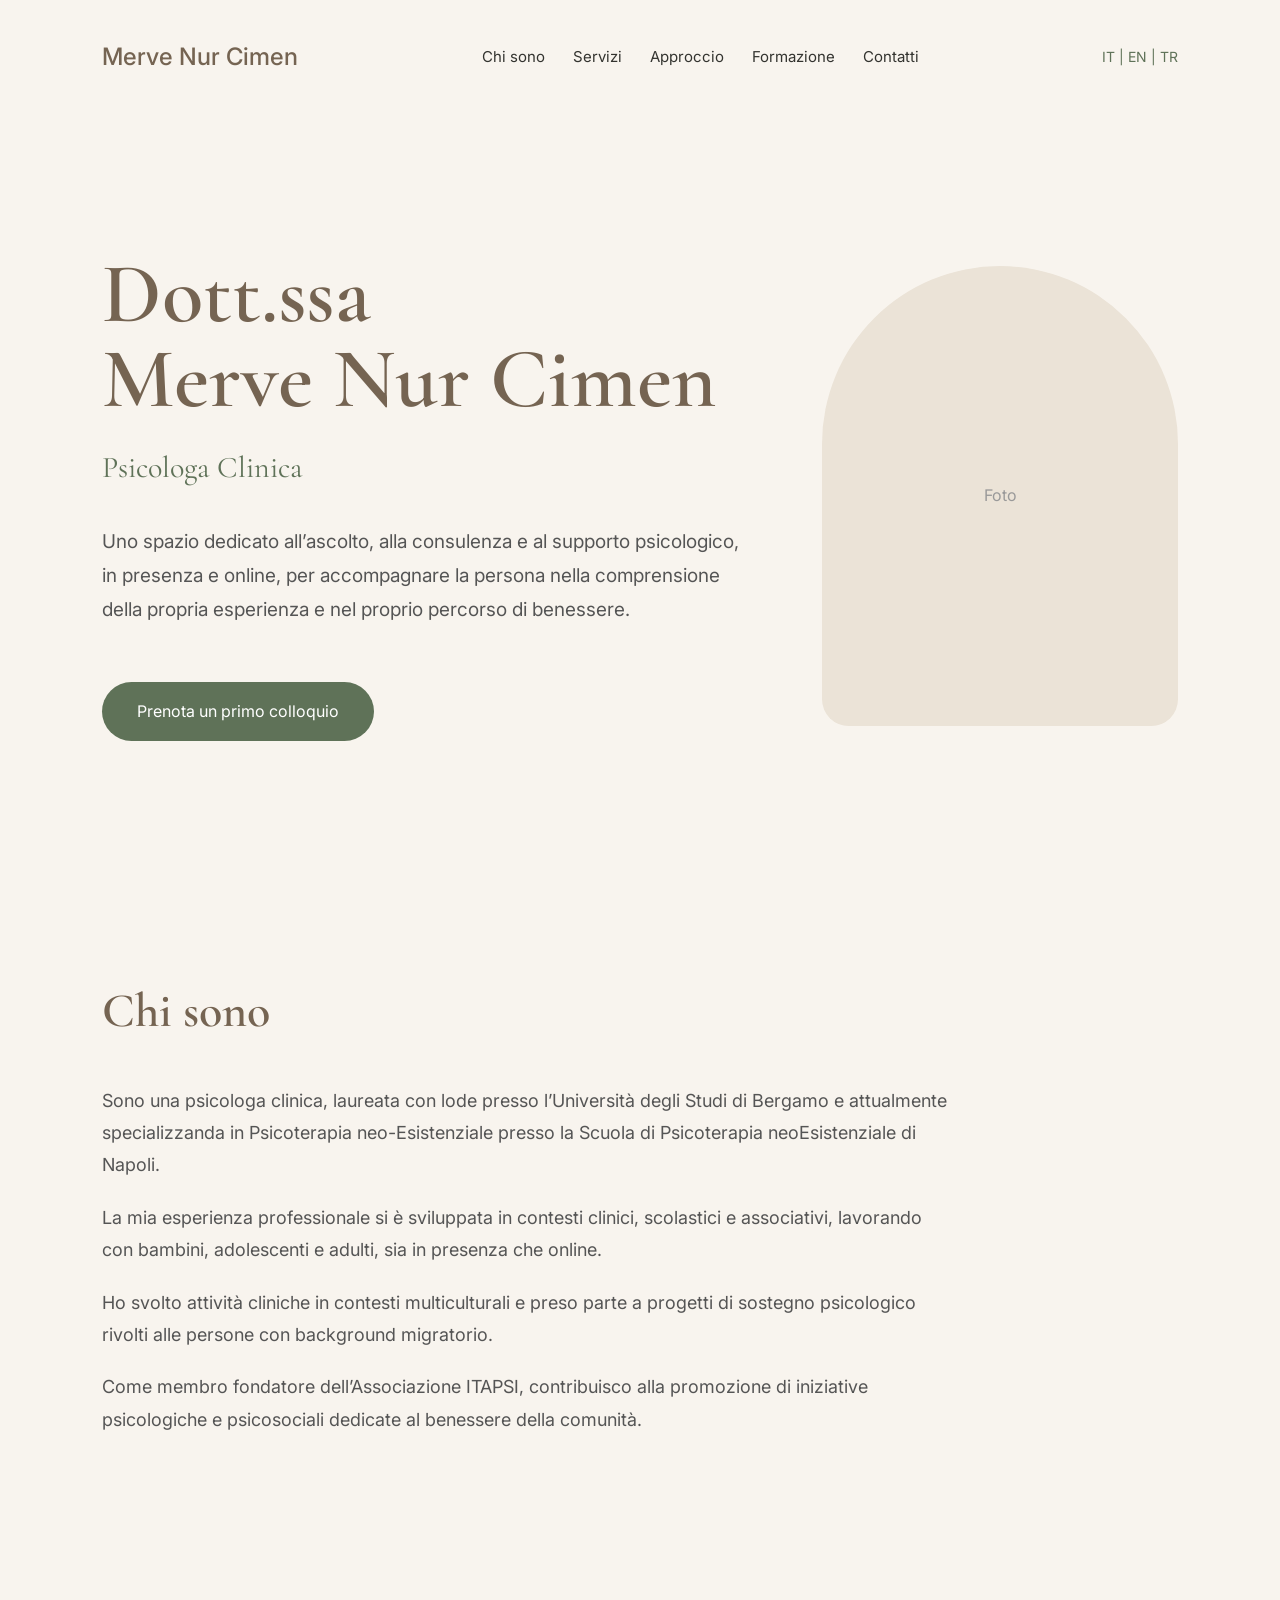
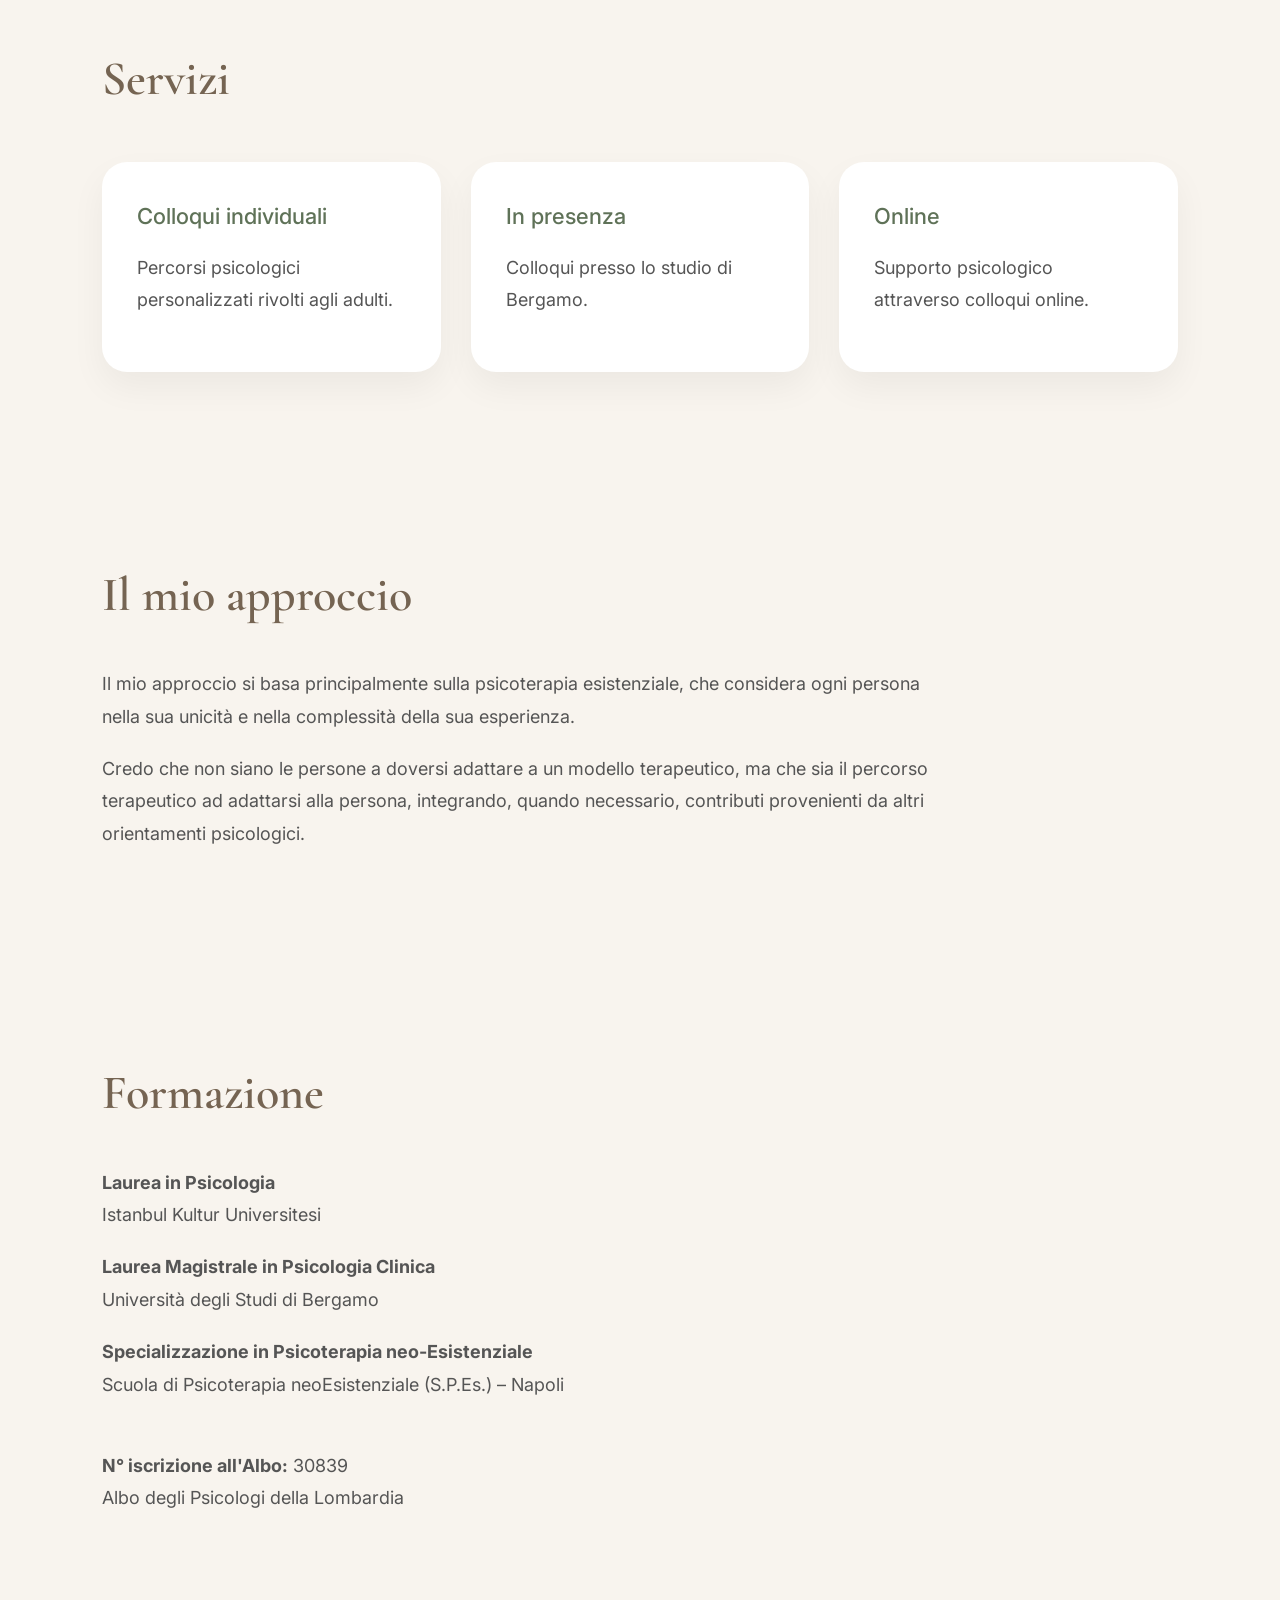
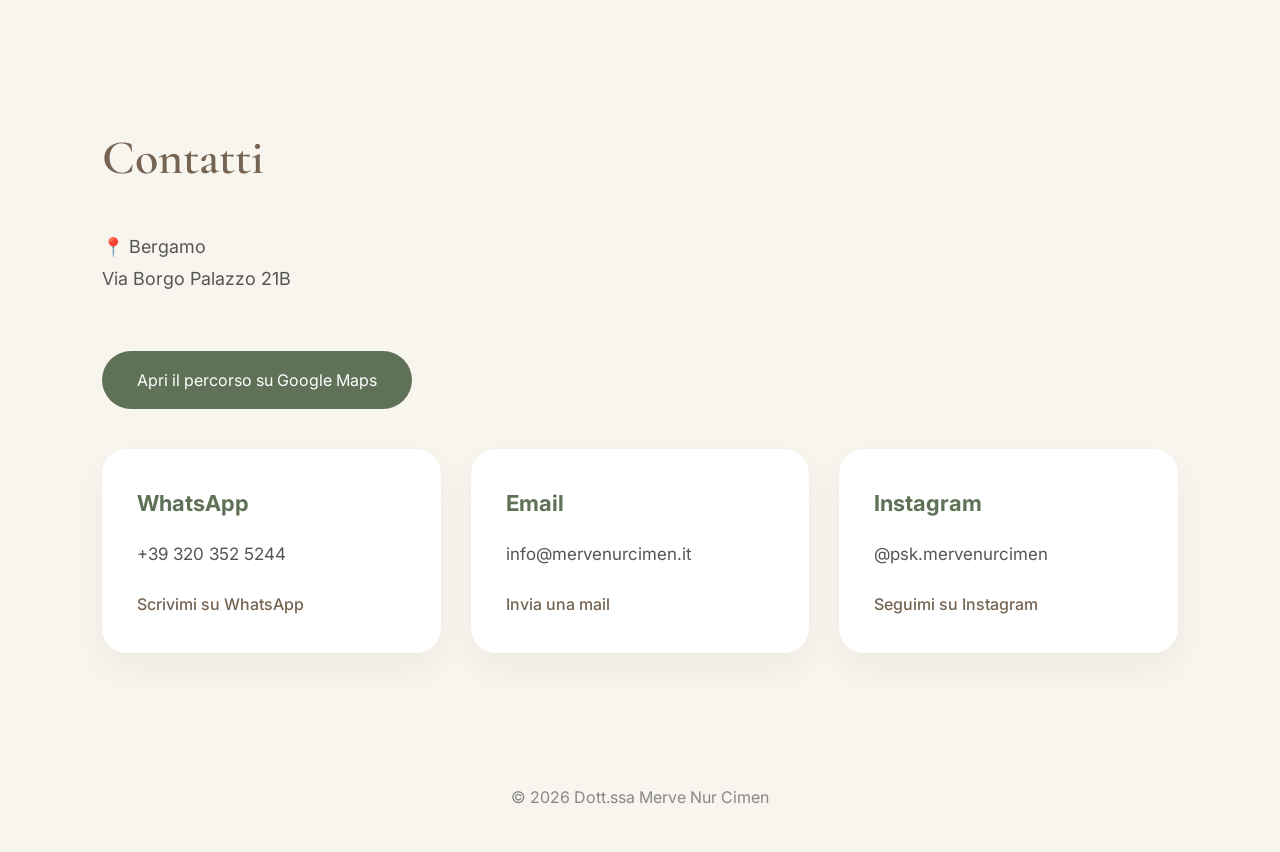
==== index.html @ dae2ccc0 "Update index.html" ====
<!DOCTYPE html>
<html lang="it">

<head>

<meta charset="UTF-8">
<meta name="viewport" content="width=device-width, initial-scale=1.0">

<title>Dott.ssa Merve Nur Cimen | Psicologa Clinica Bergamo</title>

<meta name="description" content="Dott.ssa Merve Nur Cimen, Psicologa Clinica a Bergamo. Colloqui psicologici in presenza e online.">

<link rel="preconnect" href="https://fonts.googleapis.com">
<link rel="preconnect" href="https://fonts.gstatic.com" crossorigin>

<link href="https://fonts.googleapis.com/css2?family=Cormorant+Garamond:wght@600&family=Inter:wght@300;400;500&display=swap" rel="stylesheet">

<link rel="stylesheet" href="style.css">

</head>


<body>


<header>

<nav>

<div class="logo">
Merve Nur Cimen
</div>


<div class="menu">

<a href="#about">Chi sono</a>
<a href="#services">Servizi</a>
<a href="#approach">Approccio</a>
<a href="#education">Formazione</a>
<a href="#contact">Contatti</a>

</div>


<div class="languages">
IT | EN | TR
</div>


</nav>

</header>





<section class="hero">


<div class="hero-text">


<h1>
Dott.ssa<br>
Merve Nur Cimen
</h1>


<h2>
Psicologa Clinica
</h2>


<p>
Uno spazio dedicato all’ascolto, alla consulenza e al supporto psicologico,
in presenza e online, per accompagnare la persona nella comprensione della
propria esperienza e nel proprio percorso di benessere.
</p>


<a href="#contact" class="button">
Prenota un primo colloquio
</a>


</div>



<div class="photo-placeholder">
Foto
</div>


</section>








<section id="about">


<h2>
Chi sono
</h2>


<p>
Sono una psicologa clinica, laureata con lode presso l’Università degli Studi
di Bergamo e attualmente specializzanda in Psicoterapia neo-Esistenziale
presso la Scuola di Psicoterapia neoEsistenziale di Napoli.
</p>


<p>
La mia esperienza professionale si è sviluppata in contesti clinici,
scolastici e associativi, lavorando con bambini, adolescenti e adulti,
sia in presenza che online.
</p>


<p>
Ho svolto attività cliniche in contesti multiculturali e preso parte a
progetti di sostegno psicologico rivolti alle persone con background migratorio.
</p>


<p>
Come membro fondatore dell’Associazione ITAPSI, contribuisco alla promozione
di iniziative psicologiche e psicosociali dedicate al benessere della comunità.
</p>


</section>








<section id="services">


<h2>
Servizi
</h2>


<div class="cards">


<div>
<h3>
Colloqui individuali
</h3>

<p>
Percorsi psicologici personalizzati rivolti agli adulti.
</p>

</div>


<div>

<h3>
In presenza
</h3>

<p>
Colloqui presso lo studio di Bergamo.
</p>

</div>


<div>

<h3>
Online
</h3>

<p>
Supporto psicologico attraverso colloqui online.
</p>

</div>


</div>


</section>









<section id="approach">


<h2>
Il mio approccio
</h2>


<p>
Il mio approccio si basa principalmente sulla psicoterapia esistenziale,
che considera ogni persona nella sua unicità e nella complessità della sua esperienza.
</p>


<p>
Credo che non siano le persone a doversi adattare a un modello terapeutico,
ma che sia il percorso terapeutico ad adattarsi alla persona, integrando,
quando necessario, contributi provenienti da altri orientamenti psicologici.
</p>


</section>








<section id="education">


<h2>
Formazione
</h2>


<p>
<strong>Laurea in Psicologia</strong><br>
Istanbul Kultur Universitesi
</p>


<p>
<strong>Laurea Magistrale in Psicologia Clinica</strong><br>
Università degli Studi di Bergamo
</p>


<p>
<strong>Specializzazione in Psicoterapia neo-Esistenziale</strong><br>
Scuola di Psicoterapia neoEsistenziale (S.P.Es.) – Napoli
</p>


<br>


<p>
<strong>N° iscrizione all'Albo:</strong> 30839<br>
Albo degli Psicologi della Lombardia
</p>


</section>








<section id="contact">


<h2>
Contatti
</h2>


<p>
📍 Bergamo<br>
Via Borgo Palazzo 21B
</p>
<a class="button" 
href="https://www.google.com/maps/search/?api=1&query=Via+Borgo+Palazzo+21B+Bergamo"
target="_blank">
Apri il percorso su Google Maps
</a>

<br>


<div class="contact-cards">


<div class="contact-card">

<h3>WhatsApp</h3>

<p>
+39 320 352 5244
</p>

<a href="https://wa.me/393203525244" target="_blank">
Scrivimi su WhatsApp
</a>

</div>



<div class="contact-card">

<h3>Email</h3>

<p>
info@mervenurcimen.it
</p>

<a href="mailto:info@mervenurcimen.it">
Invia una mail
</a>

</div>




<div class="contact-card">

<h3>Instagram</h3>

<p>
@psk.mervenurcimen
</p>

<a href="https://www.instagram.com/psk.mervenurcimen/" target="_blank">
Seguimi su Instagram
</a>

</div>


</div>


</section>








<footer>

<p>
© 2026 Dott.ssa Merve Nur Cimen
</p>

</footer>



</body>

</html>
---- style.css ----
* {
    margin: 0;
    padding: 0;
    box-sizing: border-box;
}


:root {

    --bg: #f8f4ee;
    --white: #ffffff;
    --green: #7d9275;
    --green-dark: #5f7258;
    --brown: #756452;
    --text: #33332f;
    --soft: #ebe3d7;

}


body {

    background: var(--bg);

    color: var(--text);

    font-family: "Inter", Arial, sans-serif;

    line-height: 1.8;

}



header {

    padding: 35px 8%;

}



nav {

    display: flex;

    justify-content: space-between;

    align-items: center;

}



.logo {

    font-size: 24px;

    color: var(--brown);

    font-weight: 500;

}



.menu {

    display: flex;

    gap: 28px;

}



.menu a {

    text-decoration: none;

    color: var(--text);

    font-size: 15px;

    transition: .3s;

}



.menu a:hover {

    color: var(--green-dark);

}



.languages {

    font-size: 14px;

    color: var(--green-dark);

}






/* HERO */


.hero {

    min-height: 85vh;

    padding: 50px 8%;

    display: flex;

    align-items: center;

    justify-content: space-between;

    gap: 70px;

}



.hero-text {

    max-width: 650px;

}



h1 {

    font-family: "Cormorant Garamond", serif;

    font-size: clamp(55px, 7vw, 85px);

    font-weight: 600;

    line-height: 1;

    color: var(--brown);

}



.hero h2 {

    margin-top: 20px;

    font-size: 30px;

    font-weight: 400;

    color: var(--green-dark);

}



.hero p {

    margin-top: 30px;

    font-size: 19px;

    color: #555;

}



.button {

    display: inline-block;

    margin-top: 35px;

    padding: 15px 35px;

    background: var(--green-dark);

    color: white;

    border-radius: 40px;

    text-decoration: none;

    transition: .3s;

}



.button:hover {

    background: var(--brown);

}





.photo-placeholder {


    width: 360px;

    height: 460px;


    background: var(--soft);


    border-radius: 200px 200px 30px 30px;


    display: flex;

    justify-content: center;

    align-items: center;


    color: #999;

}







/* SECTIONS */


section {

    padding: 90px 8%;

}



section h2 {


    font-family: "Cormorant Garamond", serif;


    font-size: 48px;


    font-weight: 600;


    color: var(--brown);


    margin-bottom: 30px;


}



section p {

    max-width: 850px;

    font-size: 18px;

    color: #555;

    margin-bottom: 20px;

}







/* SERVICES */


.cards {


    display: grid;

    grid-template-columns: repeat(3,1fr);

    gap: 30px;

    margin-top: 40px;

}



.cards div {


    background: var(--white);


    padding: 35px;


    border-radius: 25px;


    box-shadow: 0 15px 35px rgba(0,0,0,0.05);


}



.cards h3 {


    color: var(--green-dark);

    margin-bottom: 15px;

    font-size: 22px;

    font-weight: 500;


}







footer {


    text-align:center;


    padding:40px;


    color:#888;


}







@media(max-width:900px){


nav {

    flex-direction: column;

    gap:20px;

}


.menu {

    flex-wrap:wrap;

    justify-content:center;

}


.hero {


    flex-direction:column;

    text-align:center;


}



.photo-placeholder {


    width:280px;

    height:360px;


}



.cards {


    grid-template-columns:1fr;


}


section {

    padding:60px 7%;

}



}
.contact-cards {

    display:grid;

    grid-template-columns:repeat(3,1fr);

    gap:30px;

    margin-top:40px;

}



.contact-card {

    background:white;

    padding:35px;

    border-radius:25px;

    box-shadow:0 15px 35px rgba(0,0,0,0.05);

}



.contact-card h3 {

    font-size:22px;

    color:var(--green-dark);

    margin-bottom:15px;

}



.contact-card p {

    font-size:17px;

    margin-bottom:20px;

}



.contact-card a {

    color:var(--brown);

    text-decoration:none;

    font-weight:500;

}



.contact-card a:hover {

    color:var(--green-dark);

}



@media(max-width:900px){

.contact-cards {

    grid-template-columns:1fr;

}

}
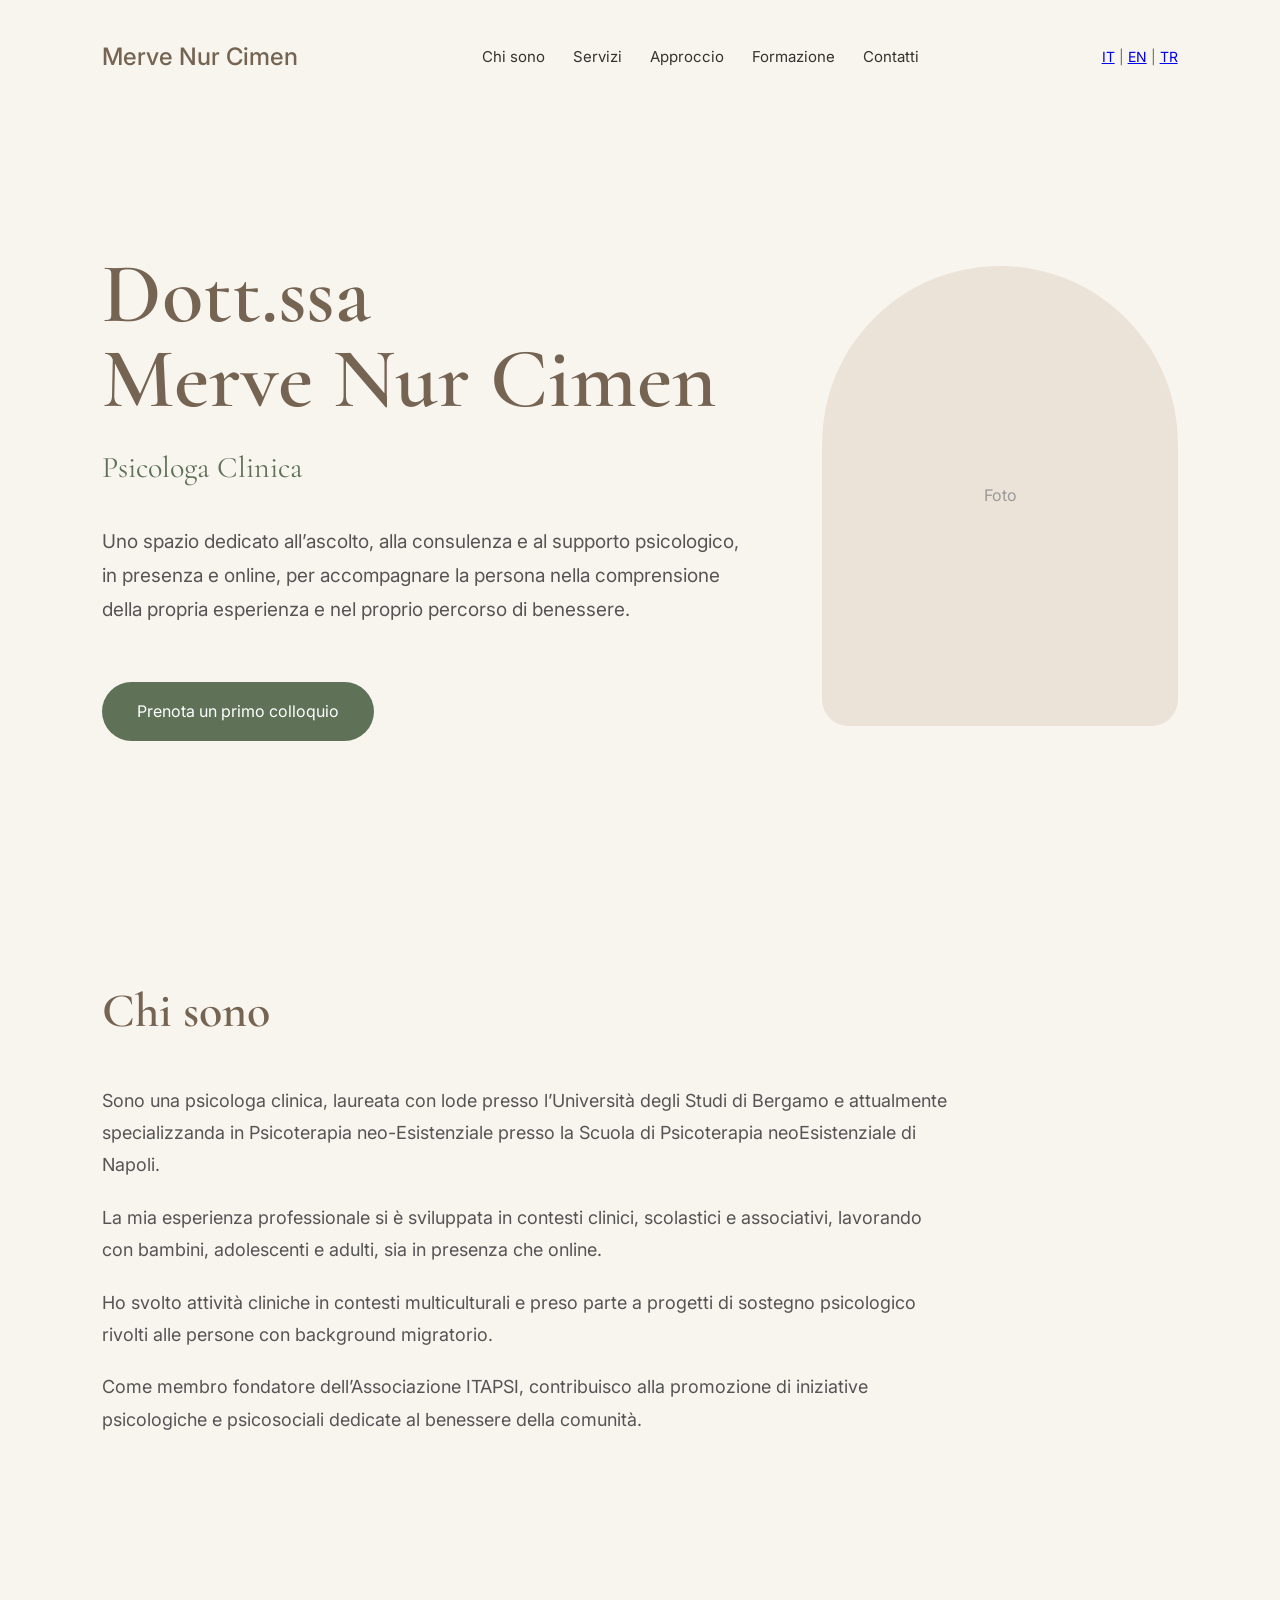
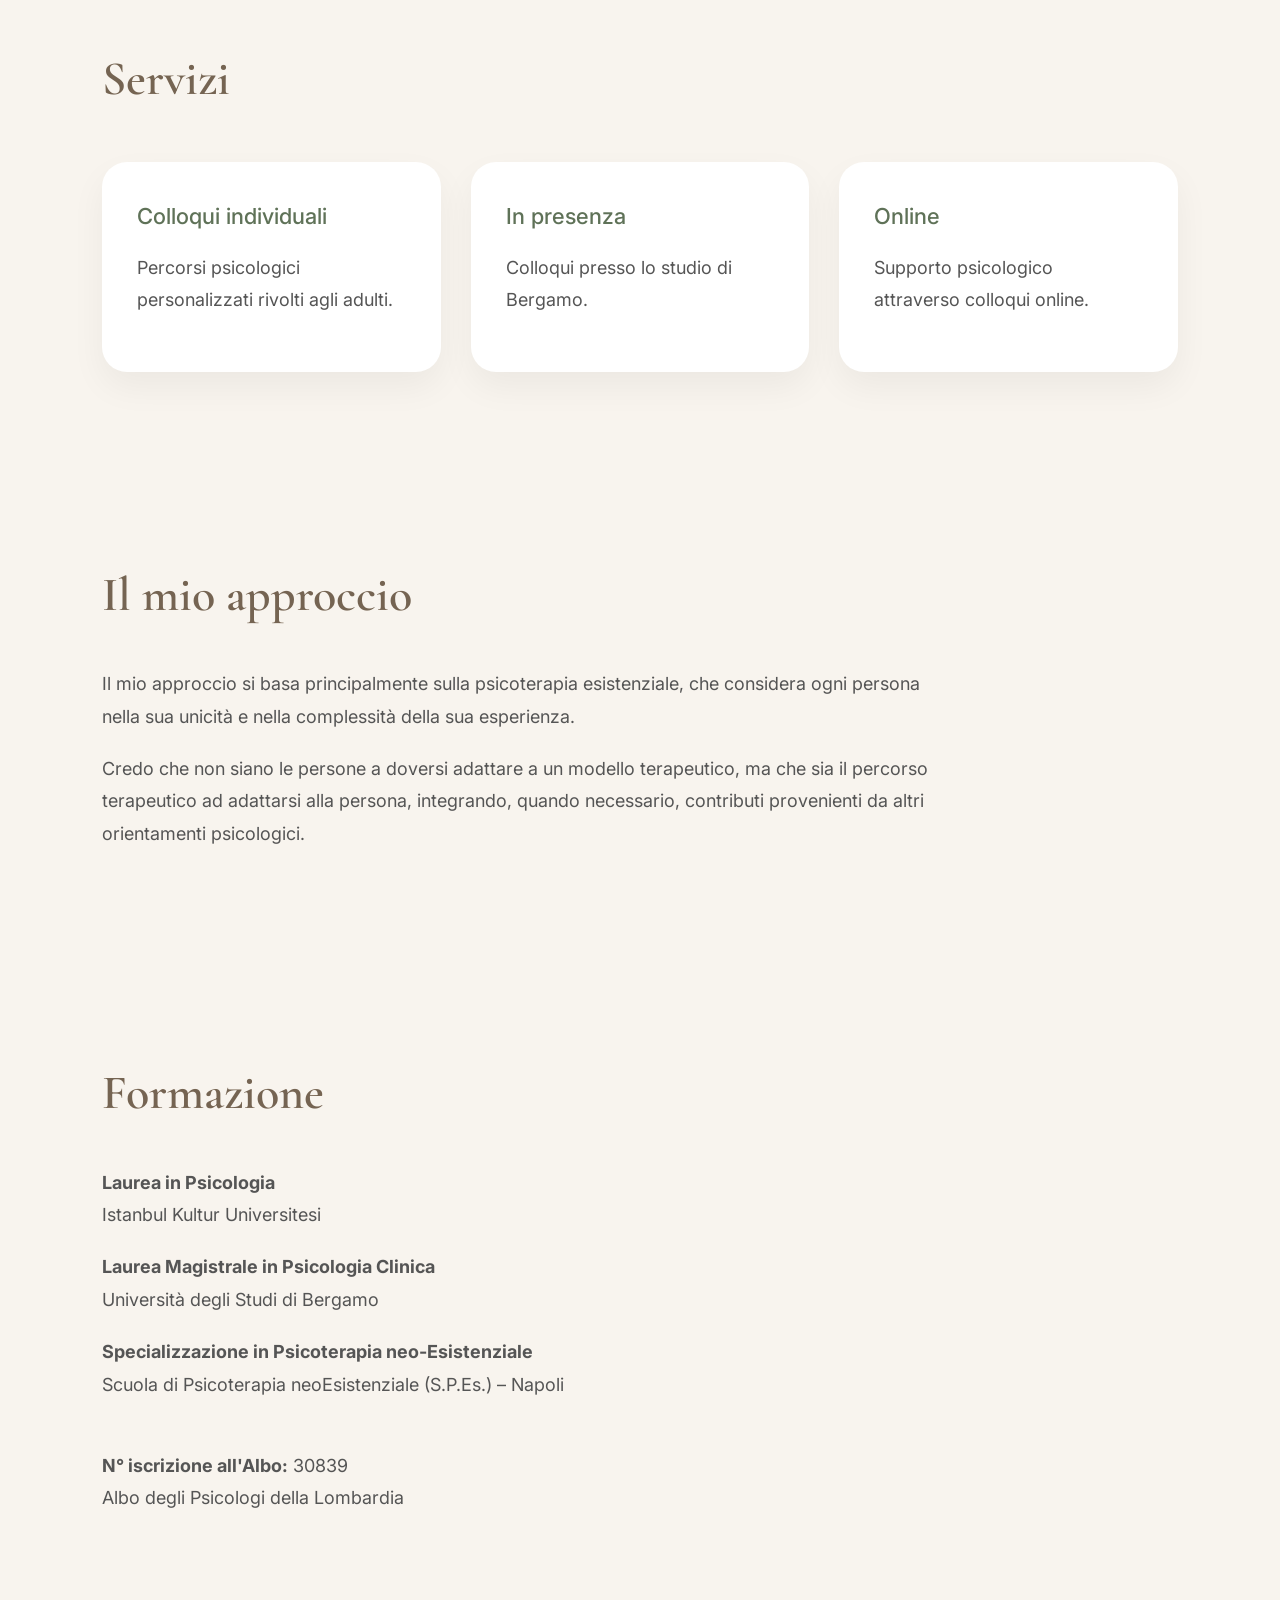
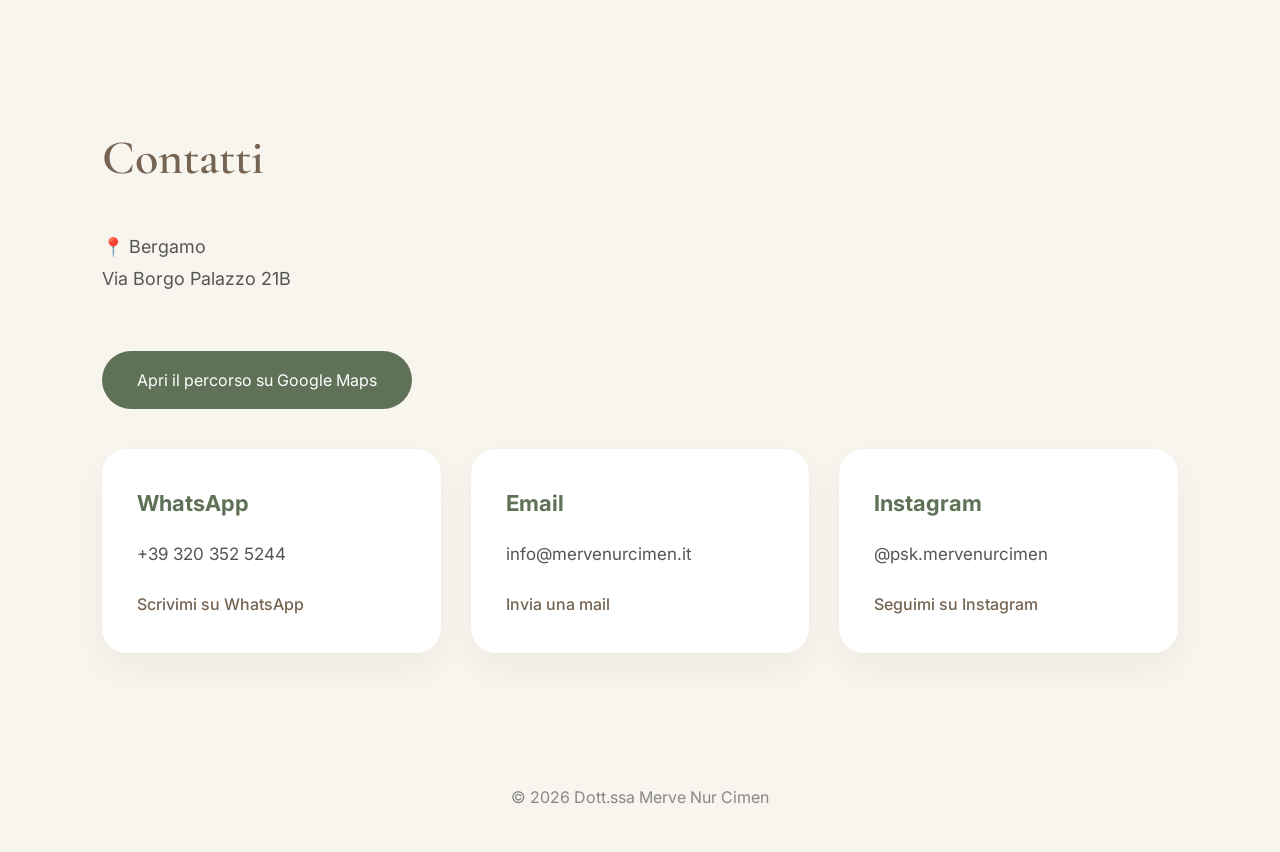
==== commit d3c17c6a: "Update index.html" ====
--- a/index.html
+++ b/index.html
@@ -44,7 +44,13 @@
 
 
 <div class="languages">
-IT | EN | TR
+
+<a href="index.html">IT</a> |
+
+<a href="en.html">EN</a> |
+
+<a href="tr.html">TR</a>
+
 </div>
 
 
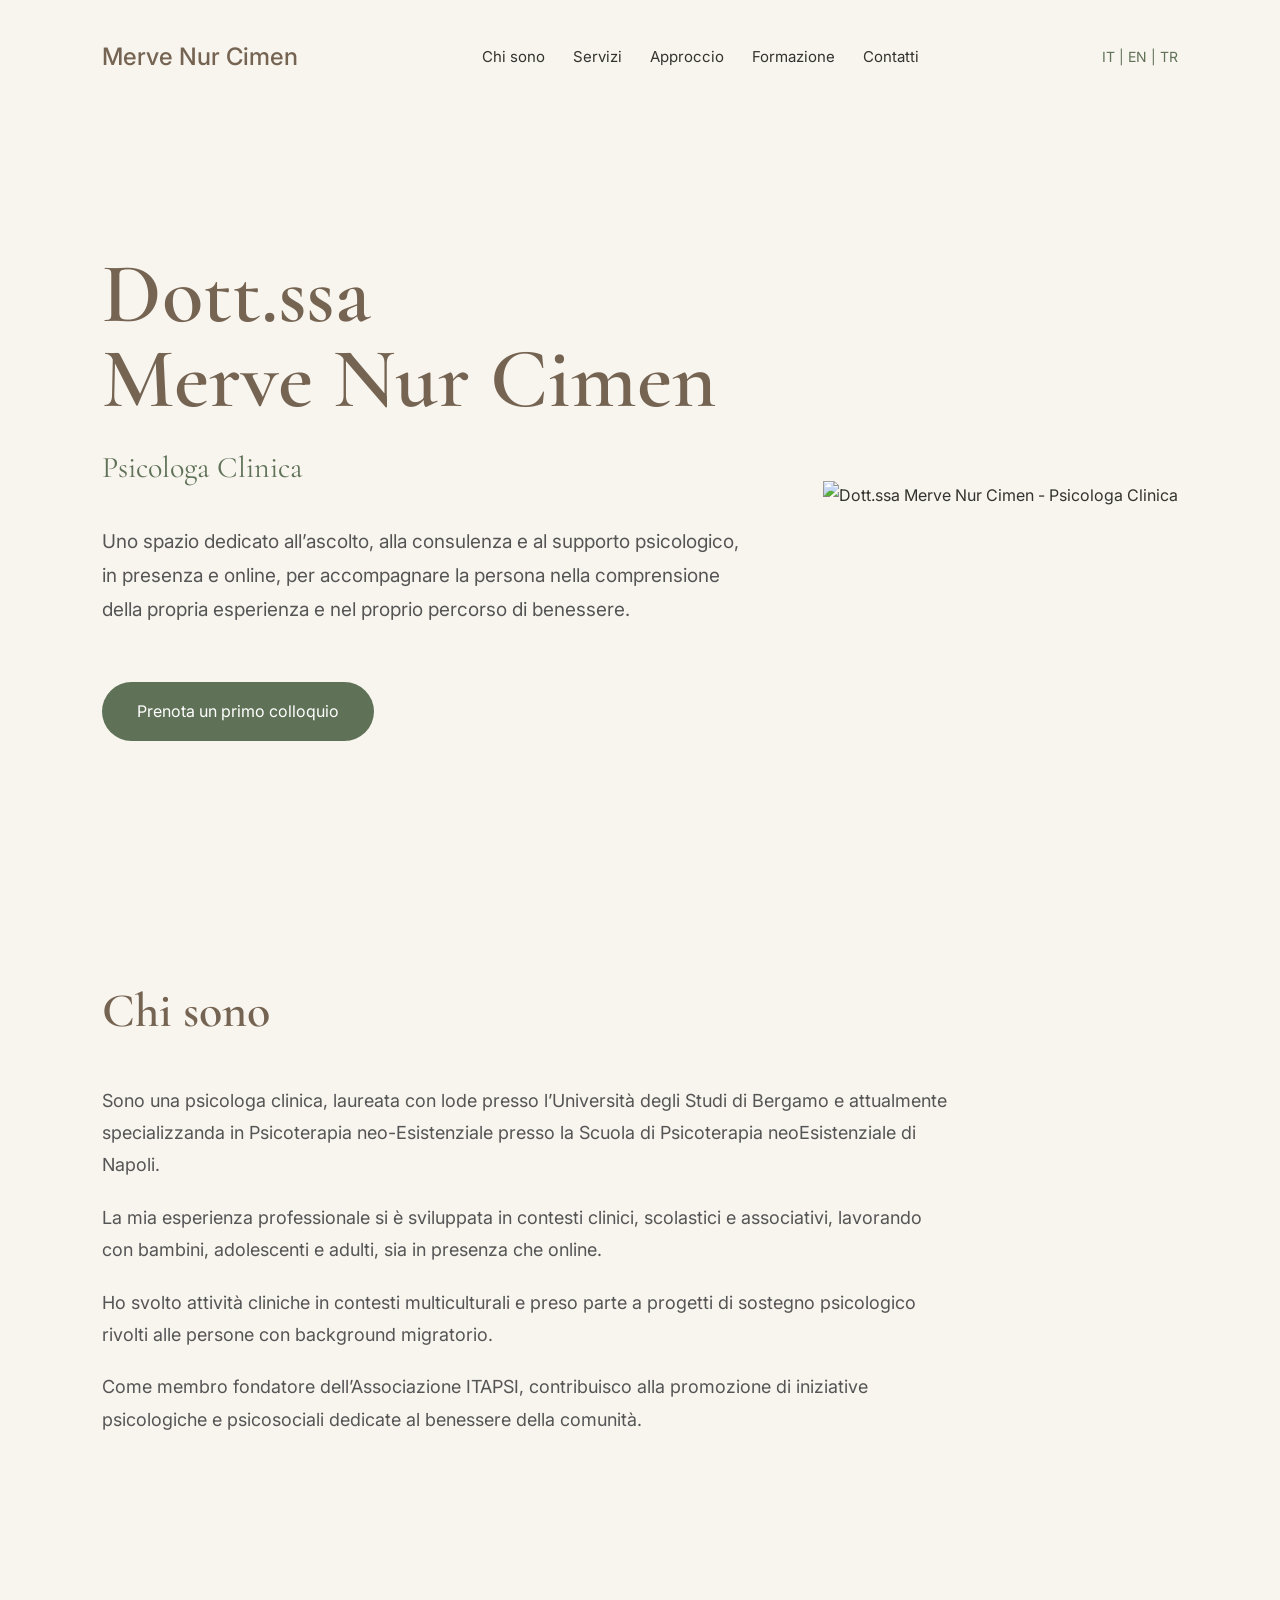
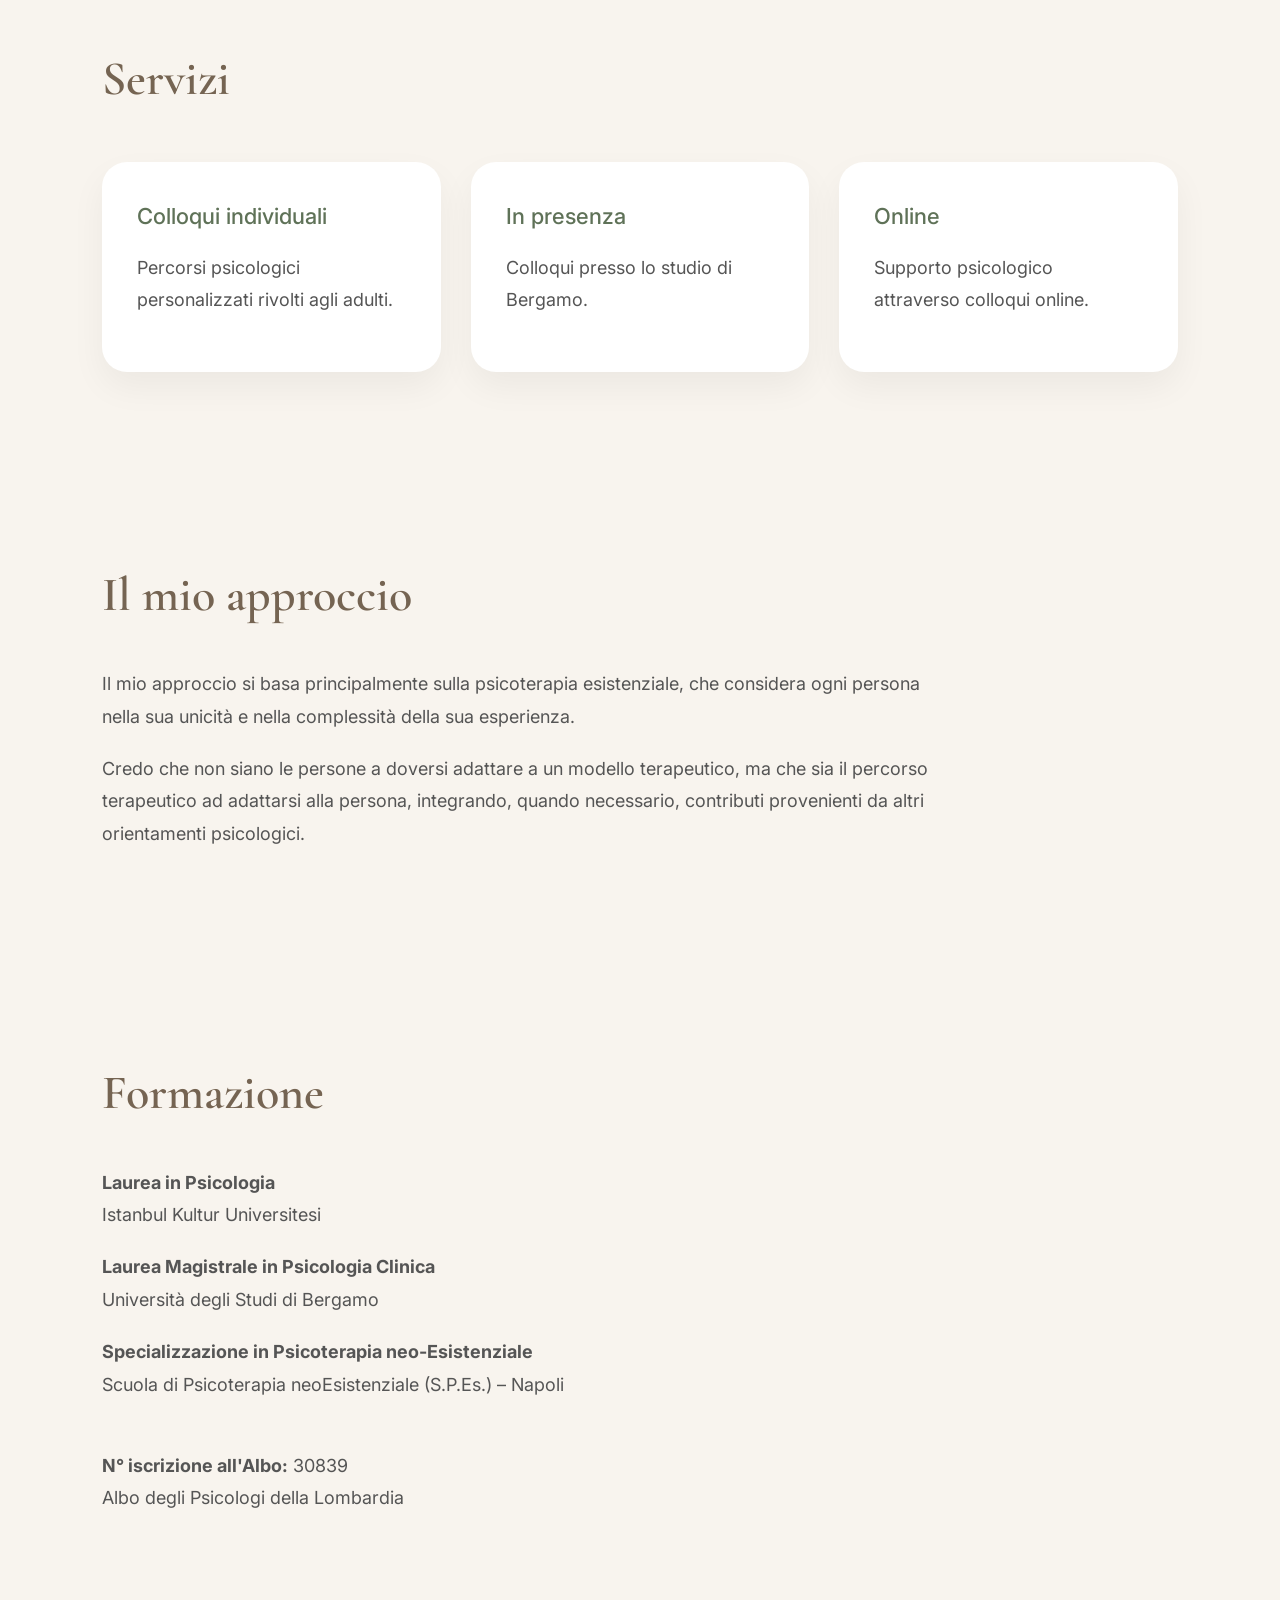
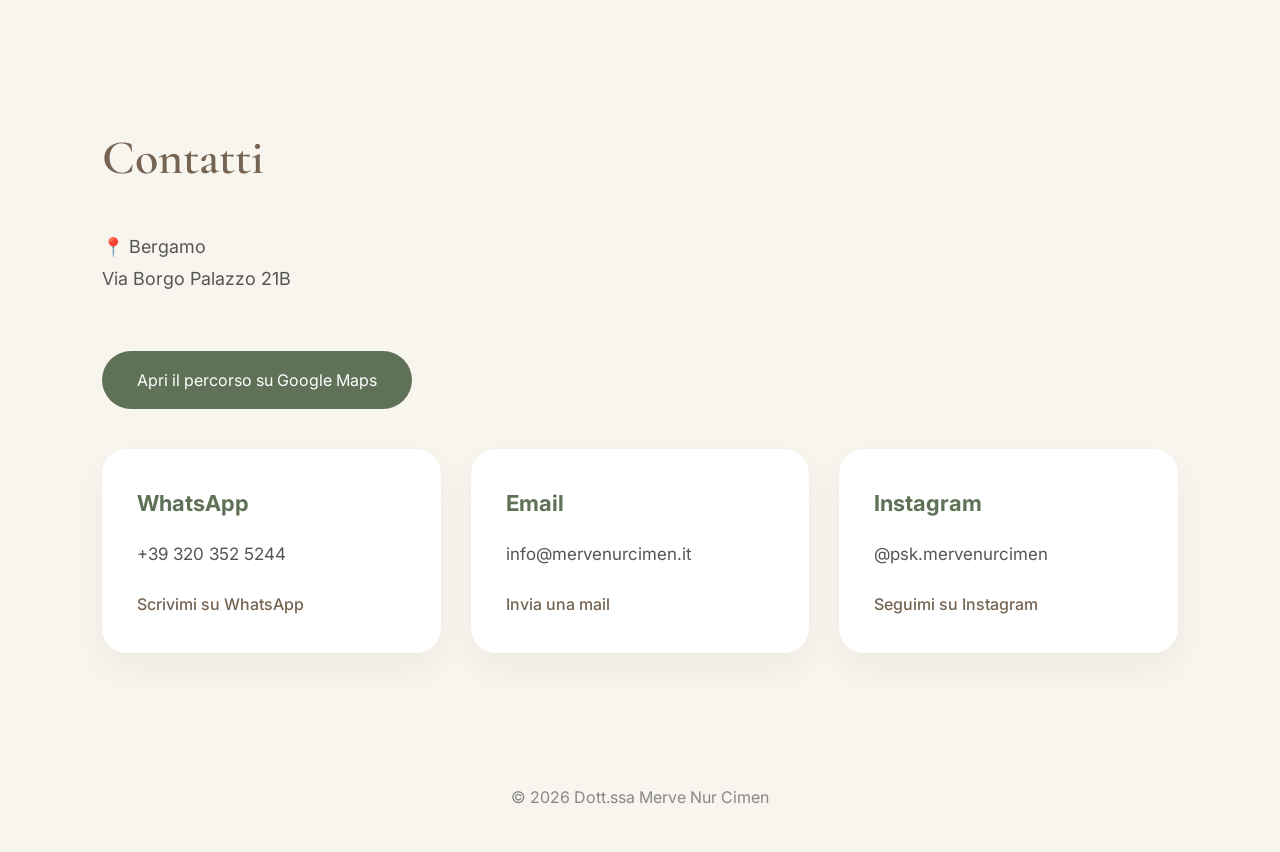
==== commit fb095f17: "foto ekleme.html" ====
--- a/index.html
+++ b/index.html
@@ -95,9 +95,9 @@
 
 
 
-<div class="photo-placeholder">
-Foto
-</div>
+<img class="profile-photo" 
+src="merve.jpg" 
+alt="Dott.ssa Merve Nur Cimen - Psicologa Clinica">
 
 
 </section>
--- a/style.css
+++ b/style.css
@@ -513,3 +513,11 @@
 }
 
 }
+.languages a {
+    text-decoration: none;
+    color: var(--green-dark);
+}
+
+.languages a:hover {
+    color: var(--brown);
+}
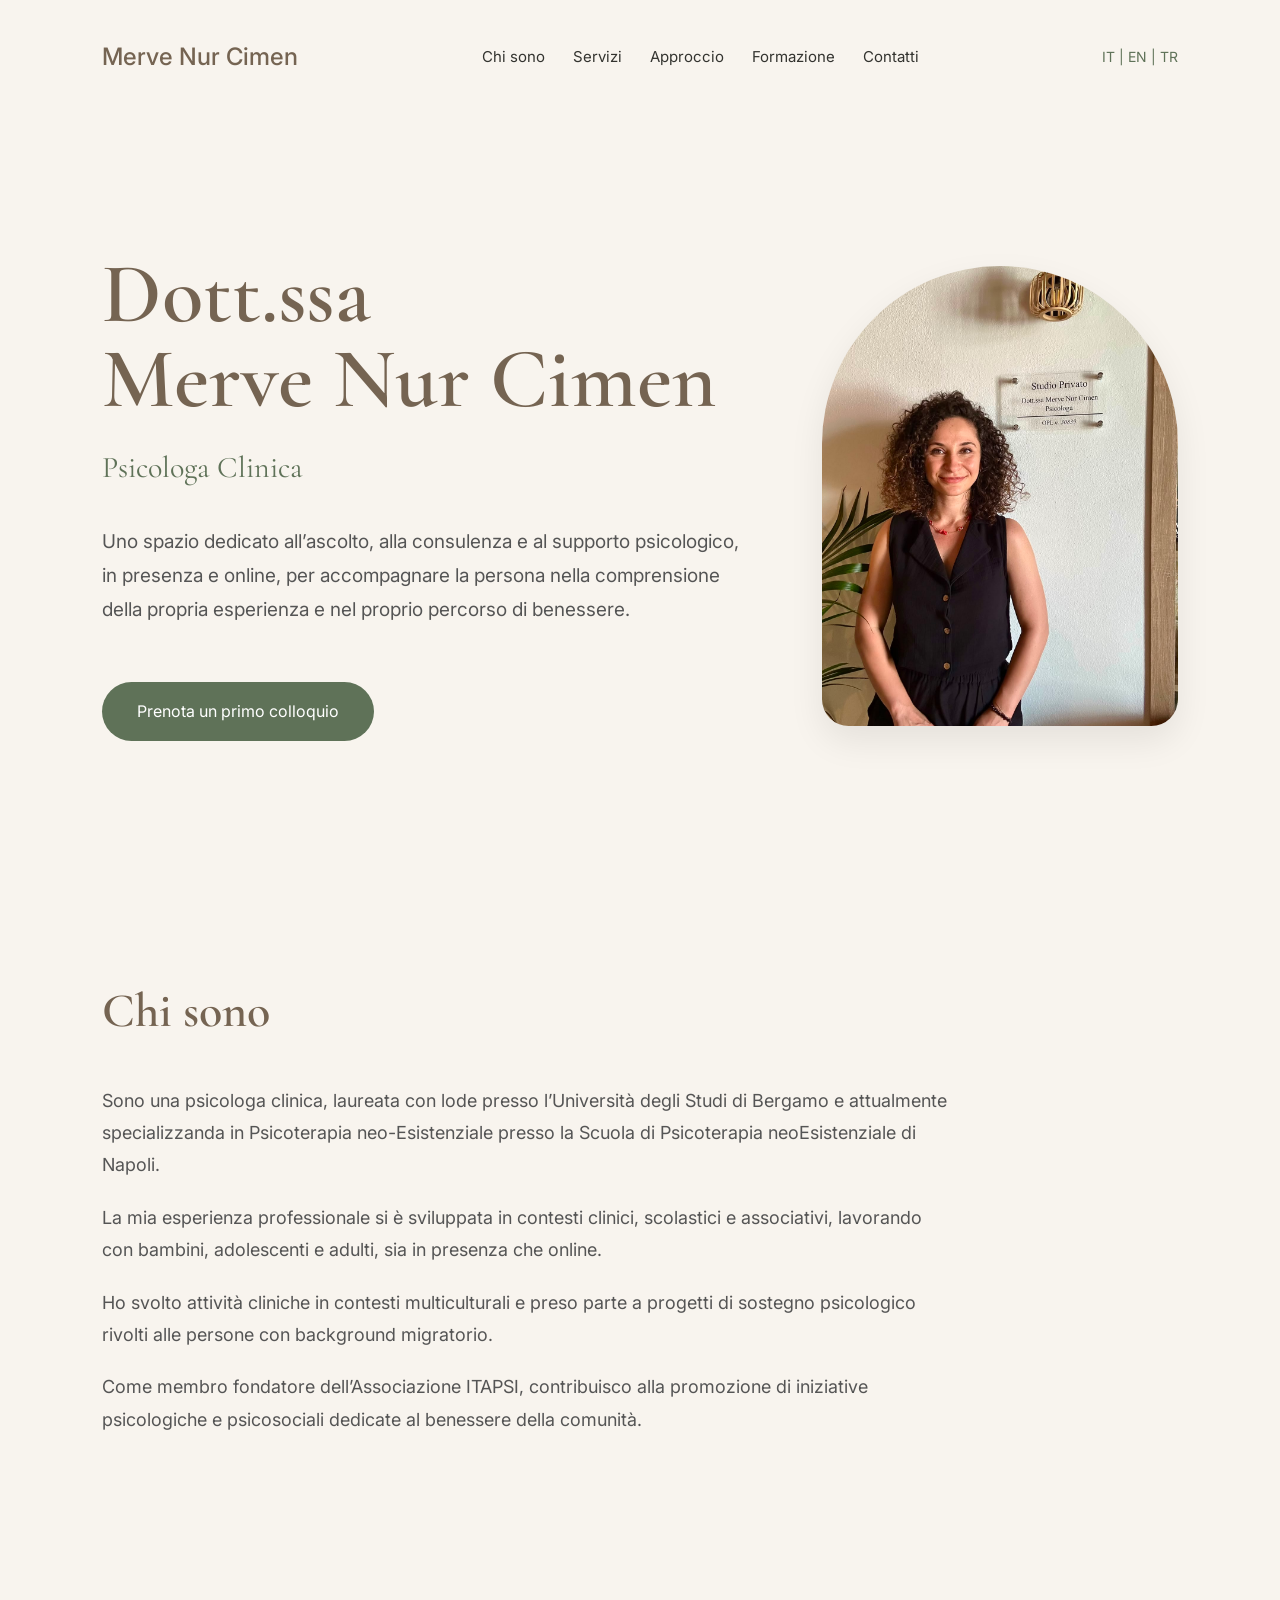
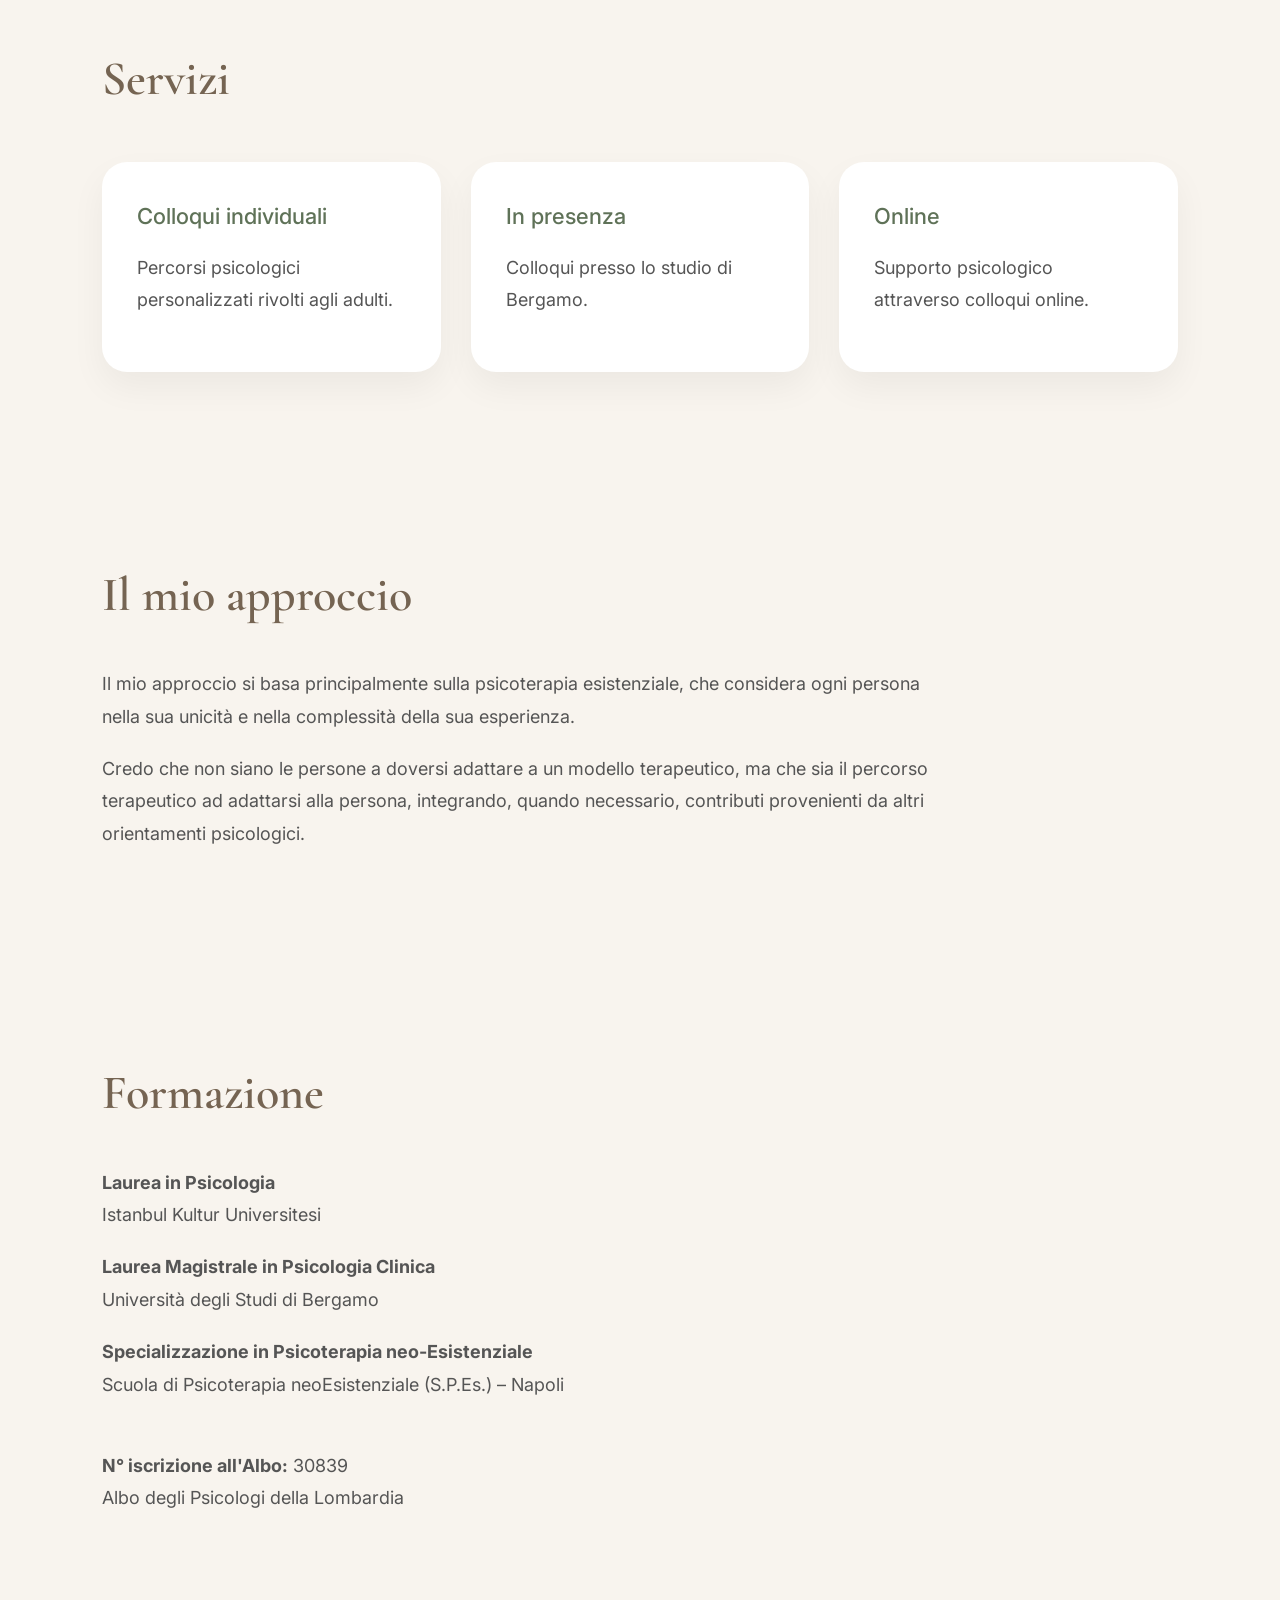
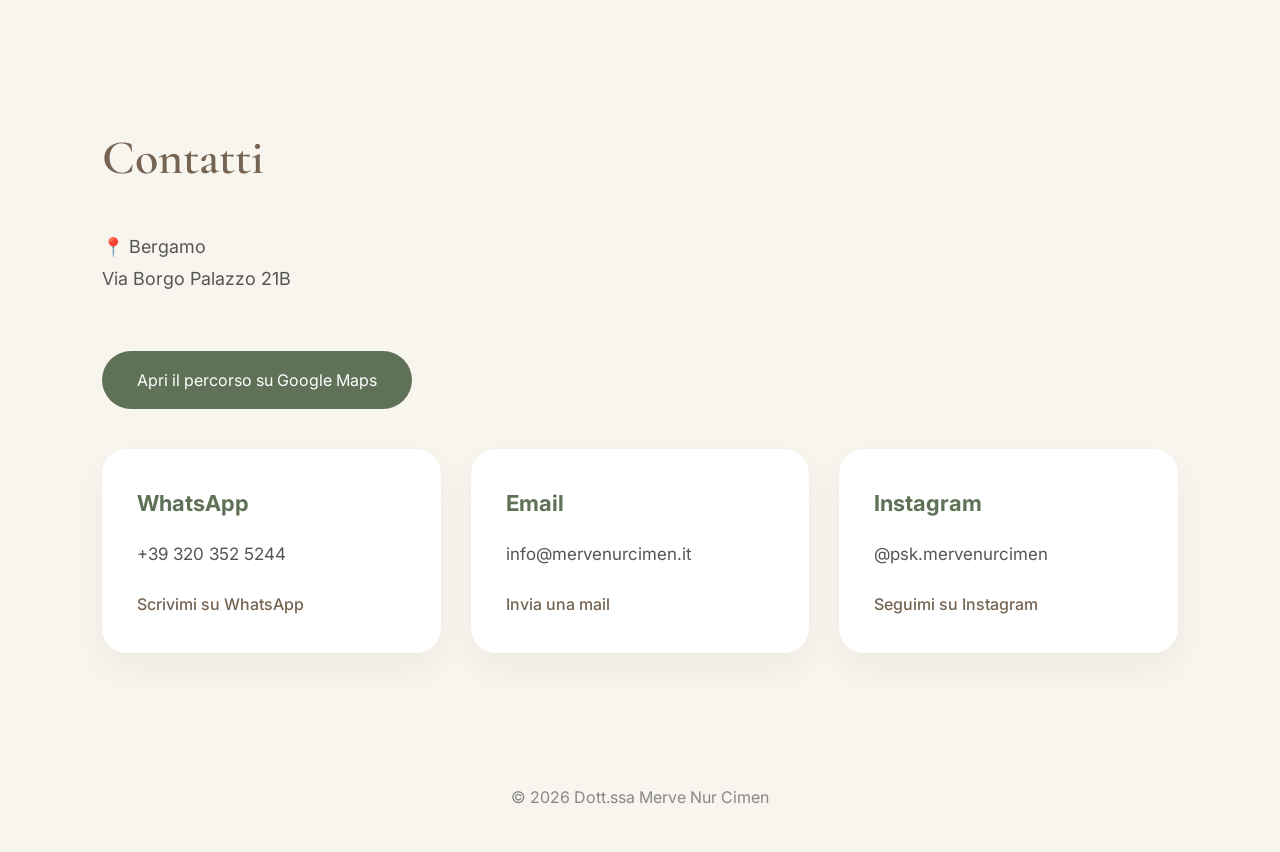
==== commit 4dc27a86: "Update index.html" ====
--- a/index.html
+++ b/index.html
@@ -6,9 +6,9 @@
 <meta charset="UTF-8">
 <meta name="viewport" content="width=device-width, initial-scale=1.0">
 
-<title>Dott.ssa Merve Nur Cimen | Psicologa Clinica Bergamo</title>
-
-<meta name="description" content="Dott.ssa Merve Nur Cimen, Psicologa Clinica a Bergamo. Colloqui psicologici in presenza e online.">
+<title>Psicologa Merve Nur Çimen | Terapia Individuale & Online a Bergamo</title>
+
+<meta name="description" content="Terapia individuale, gestione dell’ansia, stress, relazioni e consulenza per bambini e adolescenti a Bergamo. Percorso professionale e sicuro con la psicologa Merve Nur Çimen.">
 
 <link rel="preconnect" href="https://fonts.googleapis.com">
 <link rel="preconnect" href="https://fonts.gstatic.com" crossorigin>
@@ -18,6 +18,7 @@
 <link rel="stylesheet" href="style.css">
 
 </head>
+
 
 
 <body>
--- a/style.css
+++ b/style.css
@@ -212,28 +212,17 @@
 
 
 
-.photo-placeholder {
-
+.profile-photo {
 
     width: 360px;
 
     height: 460px;
 
-
-    background: var(--soft);
-
+    object-fit: cover;
 
     border-radius: 200px 200px 30px 30px;
 
-
-    display: flex;
-
-    justify-content: center;
-
-    align-items: center;
-
-
-    color: #999;
+    box-shadow: 0 15px 35px rgba(0,0,0,0.08);
 
 }
 
